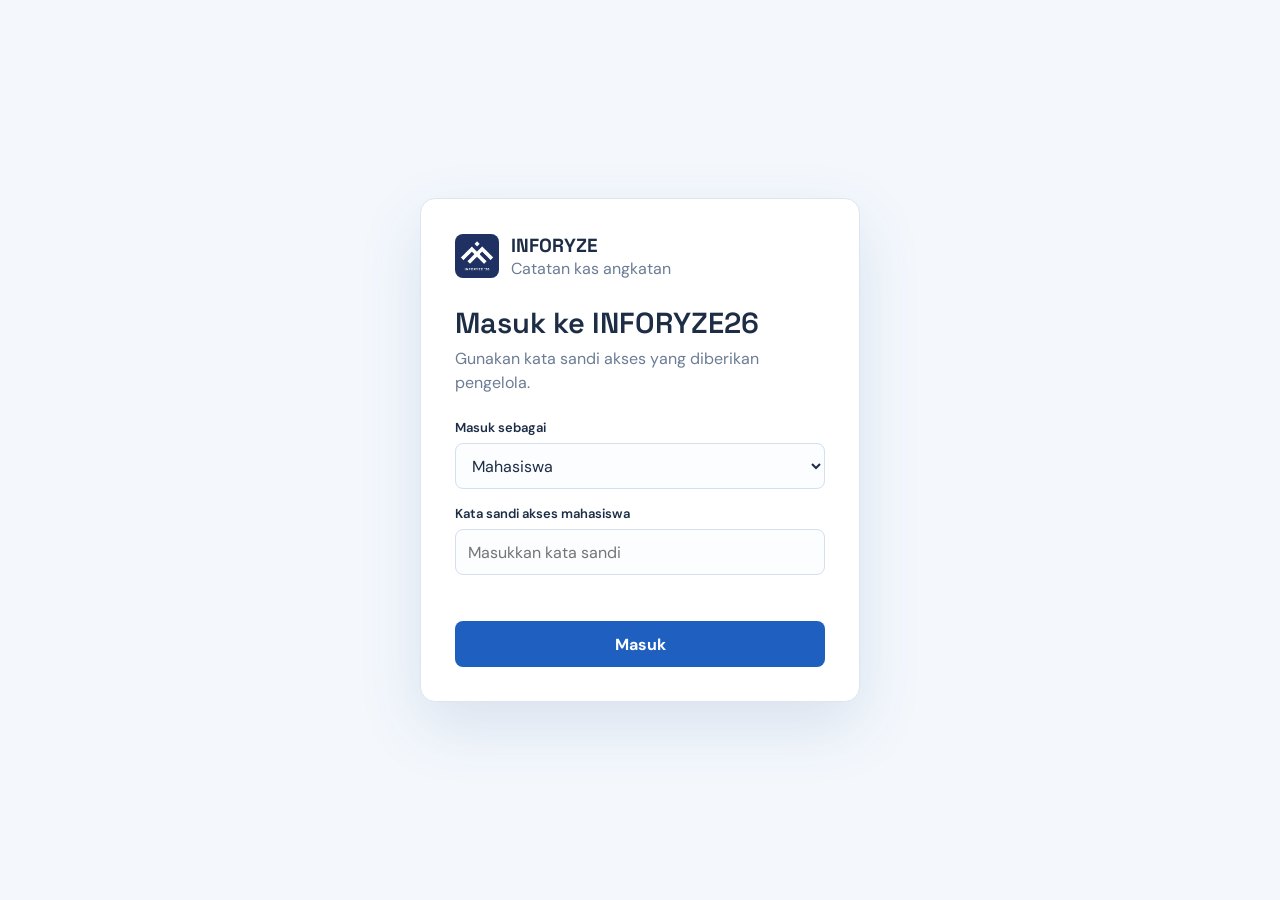
==== login.html @ c78c0903 "Prepare app for Render deployment Co-authored-by: Copilot <223556219+Copilot@users.noreply.github.co" ====
<!doctype html>
<html lang="id">
<head>
  <meta charset="utf-8">
  <meta name="viewport" content="width=device-width, initial-scale=1">
  <meta name="theme-color" content="#1f5fbf">
  <title>Masuk - INFORYZE26</title>
  <link rel="preconnect" href="https://fonts.googleapis.com">
  <link rel="preconnect" href="https://fonts.gstatic.com" crossorigin>
  <link href="https://fonts.googleapis.com/css2?family=DM+Sans:wght@400;500;600;700&family=Space+Grotesk:wght@500;600;700&display=swap" rel="stylesheet">
  <style>
    :root { color-scheme: light; font-family: "DM Sans", sans-serif; color: #1d2d45; background: #f4f8fd; }
    * { box-sizing: border-box; }
    body { min-height: 100vh; margin: 0; display: grid; place-items: center; padding: 24px; }
    .panel { width: min(440px, 100%); padding: 34px; background: #fff; border: 1px solid #dce6f2; border-radius: 15px; box-shadow: 0 24px 64px rgba(35, 76, 130, .13); }
    .brand { display: flex; align-items: center; gap: 12px; }
    .brand img { width: 44px; height: 44px; object-fit: cover; border-radius: 8px; }
    .brand-name { font: 700 19px "Space Grotesk", sans-serif; }
    .brand-caption, .copy { color: #6b7c94; }
    h1 { margin: 27px 0 8px; font: 600 29px/1.15 "Space Grotesk", sans-serif; }
    .copy { margin: 0 0 24px; line-height: 1.5; }
    label { display: block; margin: 0 0 7px; font-size: 13px; font-weight: 600; }
    select, input, button { width: 100%; min-height: 46px; border-radius: 8px; font: inherit; }
    select, input { margin-bottom: 16px; padding: 0 12px; color: #1d2d45; border: 1px solid #d4e0ee; background: #fbfdff; }
    button { border: 0; background: #1f5fbf; color: #fff; font-weight: 700; cursor: pointer; }
    button:disabled { opacity: .65; cursor: wait; }
    .error { min-height: 20px; margin: 0 0 10px; color: #a64d40; font-size: 13px; }
  </style>
</head>
<body>
  <main class="panel">
    <div class="brand">
      <img src="/inforyze.jpg" alt="">
      <div><div class="brand-name">INFORYZE</div><div class="brand-caption">Catatan kas angkatan</div></div>
    </div>
    <h1>Masuk ke INFORYZE26</h1>
    <p class="copy">Gunakan kata sandi akses yang diberikan pengelola.</p>
    <form id="login-form">
      <label for="role">Masuk sebagai</label>
      <select id="role" required>
        <option value="mahasiswa">Mahasiswa</option>
        <option value="pengelola">Pengelola</option>
      </select>
      <label for="password" id="password-label">Kata sandi akses mahasiswa</label>
      <input id="password" type="password" autocomplete="current-password" placeholder="Masukkan kata sandi" required>
      <p class="error" id="error" role="alert" aria-live="polite"></p>
      <button type="submit">Masuk</button>
    </form>
  </main>
  <script>
    const roleInput = document.querySelector("#role");
    const passwordInput = document.querySelector("#password");
    const submitButton = document.querySelector("button");
    const errorMessage = document.querySelector("#error");
    roleInput.addEventListener("change", () => {
      document.querySelector("#password-label").textContent = roleInput.value === "pengelola"
        ? "Password pengelola"
        : "Kata sandi akses mahasiswa";
      errorMessage.textContent = "";
    });
    const queryError = new URLSearchParams(location.search).get("error");
    if (queryError) errorMessage.textContent = queryError;
    document.querySelector("#login-form").addEventListener("submit", async (event) => {
      event.preventDefault();
      submitButton.disabled = true;
      errorMessage.textContent = "";
      try {
        const response = await fetch("/api/login", {
          method: "POST",
          headers: { "Content-Type": "application/json" },
          body: JSON.stringify({ role: roleInput.value, password: passwordInput.value })
        });
        const payload = await response.json();
        if (!response.ok) throw new Error(payload.error || "Login gagal.");
        location.replace("/");
      } catch (error) {
        errorMessage.textContent = error.message || "Tidak dapat menghubungi server.";
        passwordInput.focus();
        submitButton.disabled = false;
      }
    });
  </script>
</body>
</html>
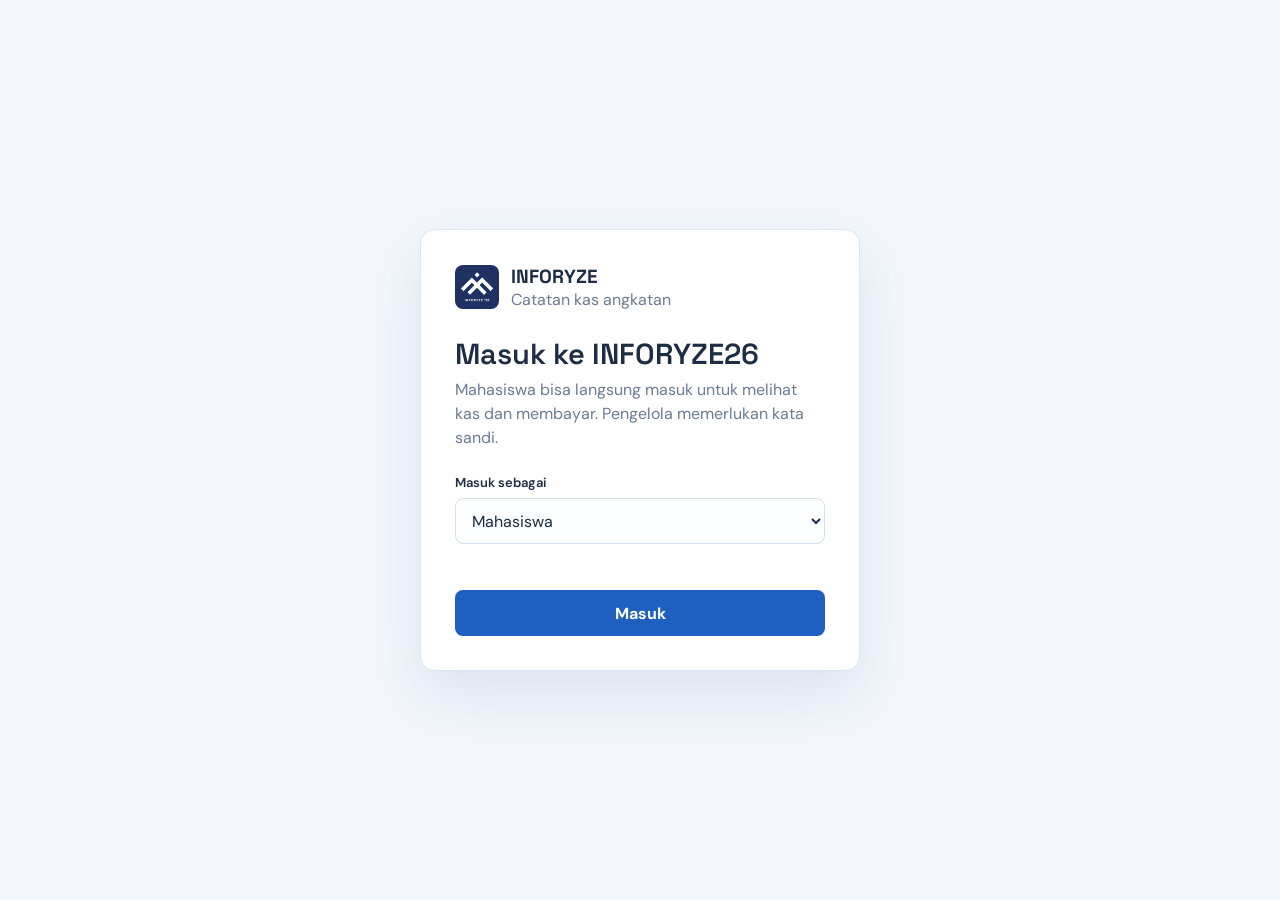
==== commit 67e4b74e: "commit" ====
--- a/login.html
+++ b/login.html
@@ -34,15 +34,17 @@
       <div><div class="brand-name">INFORYZE</div><div class="brand-caption">Catatan kas angkatan</div></div>
     </div>
     <h1>Masuk ke INFORYZE26</h1>
-    <p class="copy">Gunakan kata sandi akses yang diberikan pengelola.</p>
+    <p class="copy">Mahasiswa bisa langsung masuk untuk melihat kas dan membayar. Pengelola memerlukan kata sandi.</p>
     <form id="login-form">
       <label for="role">Masuk sebagai</label>
       <select id="role" required>
         <option value="mahasiswa">Mahasiswa</option>
         <option value="pengelola">Pengelola</option>
       </select>
-      <label for="password" id="password-label">Kata sandi akses mahasiswa</label>
-      <input id="password" type="password" autocomplete="current-password" placeholder="Masukkan kata sandi" required>
+      <div id="password-field" hidden>
+        <label for="password">Password pengelola</label>
+        <input id="password" type="password" autocomplete="current-password" placeholder="Masukkan kata sandi pengelola">
+      </div>
       <p class="error" id="error" role="alert" aria-live="polite"></p>
       <button type="submit">Masuk</button>
     </form>
@@ -50,16 +52,27 @@
   <script>
     const roleInput = document.querySelector("#role");
     const passwordInput = document.querySelector("#password");
+    const passwordField = document.querySelector("#password-field");
     const submitButton = document.querySelector("button");
     const errorMessage = document.querySelector("#error");
+    const updatePasswordField = () => {
+      const managerLogin = roleInput.value === "pengelola";
+      passwordField.hidden = !managerLogin;
+      passwordInput.required = managerLogin;
+      passwordInput.value = "";
+    };
     roleInput.addEventListener("change", () => {
-      document.querySelector("#password-label").textContent = roleInput.value === "pengelola"
-        ? "Password pengelola"
-        : "Kata sandi akses mahasiswa";
+      updatePasswordField();
       errorMessage.textContent = "";
     });
+    updatePasswordField();
     const queryError = new URLSearchParams(location.search).get("error");
-    if (queryError) errorMessage.textContent = queryError;
+    const outdatedStudentLoginMessage = "Server masih memakai versi lama. Mulai ulang atau deploy ulang server agar mahasiswa bisa masuk tanpa kata sandi.";
+    if (queryError) {
+      errorMessage.textContent = roleInput.value === "mahasiswa" && queryError === "Password tidak sesuai."
+        ? outdatedStudentLoginMessage
+        : queryError;
+    }
     document.querySelector("#login-form").addEventListener("submit", async (event) => {
       event.preventDefault();
       submitButton.disabled = true;
@@ -68,14 +81,23 @@
         const response = await fetch("/api/login", {
           method: "POST",
           headers: { "Content-Type": "application/json" },
-          body: JSON.stringify({ role: roleInput.value, password: passwordInput.value })
+          body: JSON.stringify({
+            role: roleInput.value,
+            ...(roleInput.value === "pengelola" ? { password: passwordInput.value } : {})
+          })
         });
         const payload = await response.json();
-        if (!response.ok) throw new Error(payload.error || "Login gagal.");
+        if (!response.ok) {
+          const message = roleInput.value === "mahasiswa" && response.status === 401
+            ? outdatedStudentLoginMessage
+            : payload.error || "Login gagal.";
+          throw new Error(message);
+        }
         location.replace("/");
       } catch (error) {
         errorMessage.textContent = error.message || "Tidak dapat menghubungi server.";
-        passwordInput.focus();
+        if (roleInput.value === "pengelola") passwordInput.focus();
+        else roleInput.focus();
         submitButton.disabled = false;
       }
     });
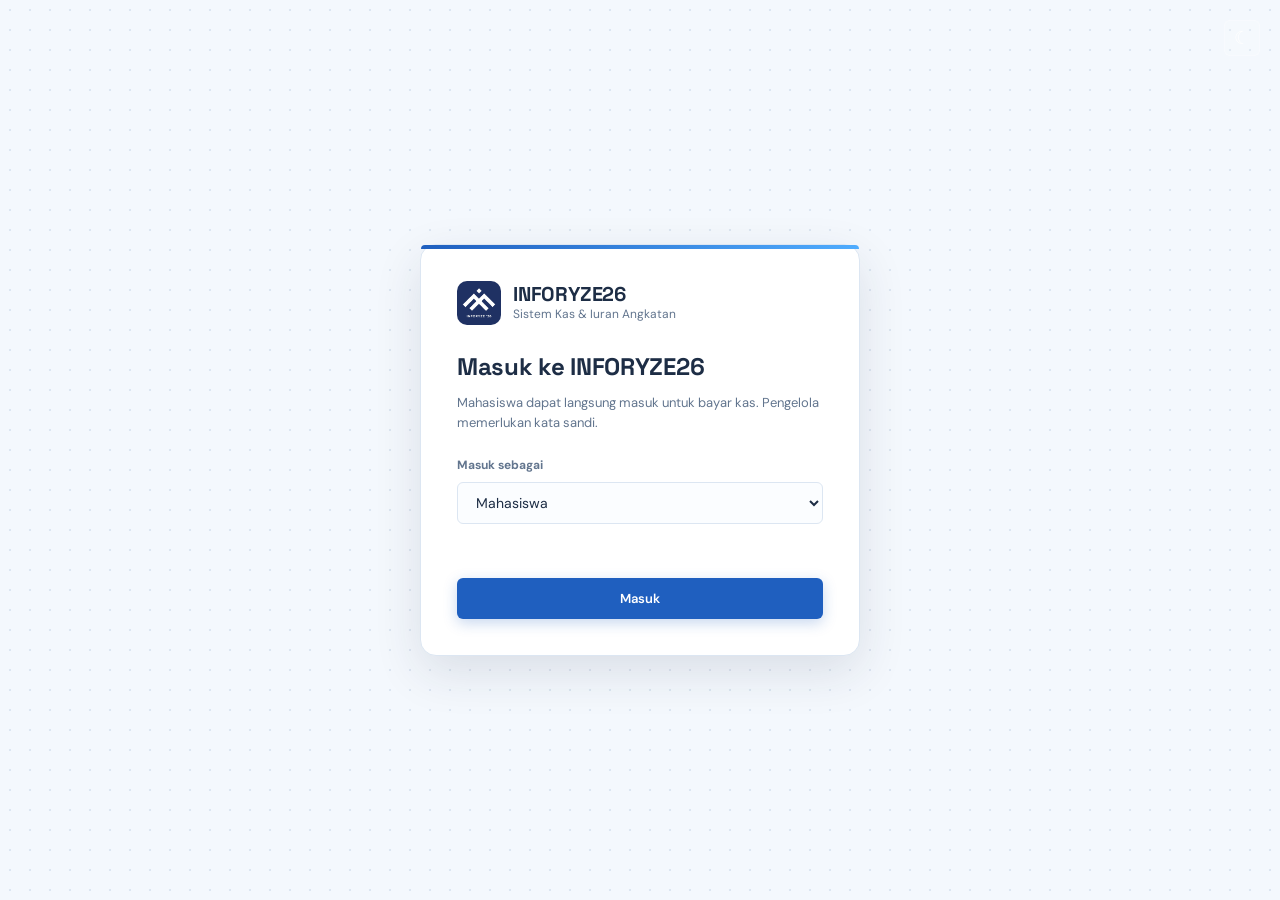
==== commit 939de0a7: "commit" ====
--- a/login.html
+++ b/login.html
@@ -8,99 +8,52 @@
   <link rel="preconnect" href="https://fonts.googleapis.com">
   <link rel="preconnect" href="https://fonts.gstatic.com" crossorigin>
   <link href="https://fonts.googleapis.com/css2?family=DM+Sans:wght@400;500;600;700&family=Space+Grotesk:wght@500;600;700&display=swap" rel="stylesheet">
-  <style>
-    :root { color-scheme: light; font-family: "DM Sans", sans-serif; color: #1d2d45; background: #f4f8fd; }
-    * { box-sizing: border-box; }
-    body { min-height: 100vh; margin: 0; display: grid; place-items: center; padding: 24px; }
-    .panel { width: min(440px, 100%); padding: 34px; background: #fff; border: 1px solid #dce6f2; border-radius: 15px; box-shadow: 0 24px 64px rgba(35, 76, 130, .13); }
-    .brand { display: flex; align-items: center; gap: 12px; }
-    .brand img { width: 44px; height: 44px; object-fit: cover; border-radius: 8px; }
-    .brand-name { font: 700 19px "Space Grotesk", sans-serif; }
-    .brand-caption, .copy { color: #6b7c94; }
-    h1 { margin: 27px 0 8px; font: 600 29px/1.15 "Space Grotesk", sans-serif; }
-    .copy { margin: 0 0 24px; line-height: 1.5; }
-    label { display: block; margin: 0 0 7px; font-size: 13px; font-weight: 600; }
-    select, input, button { width: 100%; min-height: 46px; border-radius: 8px; font: inherit; }
-    select, input { margin-bottom: 16px; padding: 0 12px; color: #1d2d45; border: 1px solid #d4e0ee; background: #fbfdff; }
-    button { border: 0; background: #1f5fbf; color: #fff; font-weight: 700; cursor: pointer; }
-    button:disabled { opacity: .65; cursor: wait; }
-    .error { min-height: 20px; margin: 0 0 10px; color: #a64d40; font-size: 13px; }
-  </style>
+  <link rel="stylesheet" href="/static/css/style.css">
+  <script>
+    try {
+      document.documentElement.dataset.theme = localStorage.getItem("kaskita-theme") === "dark" ? "dark" : "light";
+    } catch (e) {}
+  </script>
 </head>
-<body>
-  <main class="panel">
-    <div class="brand">
-      <img src="/inforyze.jpg" alt="">
-      <div><div class="brand-name">INFORYZE</div><div class="brand-caption">Catatan kas angkatan</div></div>
+<body class="login-body">
+  <div style="position: absolute; top: 20px; right: 20px;">
+    <button class="theme-toggle" type="button" data-theme-toggle aria-label="Ganti mode tema">☾</button>
+  </div>
+
+  <main class="login-card">
+    <div class="login-brand">
+      <img src="/inforyze.jpg" alt="Logo INFORYZE">
+      <div>
+        <div class="brand-name" style="color: var(--text-main);">INFORYZE26</div>
+        <div class="brand-caption" style="color: var(--text-muted);">Sistem Kas & Iuran Angkatan</div>
+      </div>
     </div>
-    <h1>Masuk ke INFORYZE26</h1>
-    <p class="copy">Mahasiswa bisa langsung masuk untuk melihat kas dan membayar. Pengelola memerlukan kata sandi.</p>
+
+    <h1 class="login-title">Masuk ke INFORYZE26</h1>
+    <p class="login-copy">Mahasiswa dapat langsung masuk untuk bayar kas. Pengelola memerlukan kata sandi.</p>
+
     <form id="login-form">
-      <label for="role">Masuk sebagai</label>
-      <select id="role" required>
-        <option value="mahasiswa">Mahasiswa</option>
-        <option value="pengelola">Pengelola</option>
-      </select>
-      <div id="password-field" hidden>
-        <label for="password">Password pengelola</label>
-        <input id="password" type="password" autocomplete="current-password" placeholder="Masukkan kata sandi pengelola">
+      <div class="field-group">
+        <label class="field-label" for="role">Masuk sebagai</label>
+        <select class="input-text" id="role" required>
+          <option value="mahasiswa">Mahasiswa</option>
+          <option value="pengelola">Pengelola / Pengurus</option>
+        </select>
       </div>
-      <p class="error" id="error" role="alert" aria-live="polite"></p>
-      <button type="submit">Masuk</button>
+
+      <div class="field-group" id="password-field" hidden>
+        <label class="field-label" for="password">Password Pengelola</label>
+        <input class="input-text" id="password" type="password" autocomplete="current-password" placeholder="Masukkan kata sandi pengelola">
+      </div>
+
+      <p class="login-error" id="error-message" role="alert" aria-live="polite"></p>
+
+      <button class="button button-primary" id="submit-btn" type="submit" style="width: 100%; padding: 12px;">
+        Masuk
+      </button>
     </form>
   </main>
-  <script>
-    const roleInput = document.querySelector("#role");
-    const passwordInput = document.querySelector("#password");
-    const passwordField = document.querySelector("#password-field");
-    const submitButton = document.querySelector("button");
-    const errorMessage = document.querySelector("#error");
-    const updatePasswordField = () => {
-      const managerLogin = roleInput.value === "pengelola";
-      passwordField.hidden = !managerLogin;
-      passwordInput.required = managerLogin;
-      passwordInput.value = "";
-    };
-    roleInput.addEventListener("change", () => {
-      updatePasswordField();
-      errorMessage.textContent = "";
-    });
-    updatePasswordField();
-    const queryError = new URLSearchParams(location.search).get("error");
-    const outdatedStudentLoginMessage = "Server masih memakai versi lama. Mulai ulang atau deploy ulang server agar mahasiswa bisa masuk tanpa kata sandi.";
-    if (queryError) {
-      errorMessage.textContent = roleInput.value === "mahasiswa" && queryError === "Password tidak sesuai."
-        ? outdatedStudentLoginMessage
-        : queryError;
-    }
-    document.querySelector("#login-form").addEventListener("submit", async (event) => {
-      event.preventDefault();
-      submitButton.disabled = true;
-      errorMessage.textContent = "";
-      try {
-        const response = await fetch("/api/login", {
-          method: "POST",
-          headers: { "Content-Type": "application/json" },
-          body: JSON.stringify({
-            role: roleInput.value,
-            ...(roleInput.value === "pengelola" ? { password: passwordInput.value } : {})
-          })
-        });
-        const payload = await response.json();
-        if (!response.ok) {
-          const message = roleInput.value === "mahasiswa" && response.status === 401
-            ? outdatedStudentLoginMessage
-            : payload.error || "Login gagal.";
-          throw new Error(message);
-        }
-        location.replace("/");
-      } catch (error) {
-        errorMessage.textContent = error.message || "Tidak dapat menghubungi server.";
-        if (roleInput.value === "pengelola") passwordInput.focus();
-        else roleInput.focus();
-        submitButton.disabled = false;
-      }
-    });
-  </script>
+
+  <script src="/static/js/login.js"></script>
 </body>
 </html>
--- a/static/css/style.css
+++ b/static/css/style.css
@@ -0,0 +1,1336 @@
+/* INFORYZE26 - Modern Treasury & Cash Management System */
+:root {
+  color-scheme: light;
+  --font-body: "DM Sans", -apple-system, BlinkMacSystemFont, "Segoe UI", Roboto, sans-serif;
+  --font-display: "Space Grotesk", sans-serif;
+
+  /* Color Palette - Light */
+  --bg-page: #f4f8fd;
+  --bg-surface: #ffffff;
+  --bg-surface-elevated: #ffffff;
+  --bg-surface-subtle: #f8fbff;
+  --bg-input: #fbfdff;
+  --bg-hover: #edf4fe;
+
+  --border: #dce6f2;
+  --border-focus: #4b8de8;
+
+  --text-main: #1d2d45;
+  --text-muted: #62758e;
+  --text-subtle: #899ab0;
+  --text-inverted: #ffffff;
+
+  --primary: #1f5fbf;
+  --primary-hover: #174b96;
+  --primary-light: #e8f2ff;
+  --primary-border: #bfd8fa;
+
+  --success: #208343;
+  --success-bg: #e6f6ec;
+  --success-border: #bce6cd;
+
+  --warning: #ad6d14;
+  --warning-bg: #fff6e5;
+  --warning-border: #f7dfb0;
+
+  --danger: #b23b2b;
+  --danger-bg: #fdf0ed;
+  --danger-border: #f6c8c1;
+
+  --shadow-sm: 0 2px 6px rgba(29, 45, 69, 0.04);
+  --shadow-md: 0 8px 24px rgba(29, 45, 69, 0.08);
+  --shadow-lg: 0 16px 48px rgba(29, 45, 69, 0.12);
+
+  --radius-sm: 6px;
+  --radius-md: 10px;
+  --radius-lg: 16px;
+  --radius-full: 9999px;
+  --transition: all 0.2s cubic-bezier(0.16, 1, 0.3, 1);
+}
+
+html[data-theme="dark"] {
+  color-scheme: dark;
+
+  /* Color Palette - Dark */
+  --bg-page: #0e1622;
+  --bg-surface: #162233;
+  --bg-surface-elevated: #1c2b40;
+  --bg-surface-subtle: #121c2b;
+  --bg-input: #111a28;
+  --bg-hover: #22344c;
+
+  --border: #283a52;
+  --border-focus: #5f9cf0;
+
+  --text-main: #e8f0fb;
+  --text-muted: #9ab0cb;
+  --text-subtle: #6c829e;
+  --text-inverted: #0e1622;
+
+  --primary: #347cd9;
+  --primary-hover: #488be3;
+  --primary-light: #183152;
+  --primary-border: #2a5286;
+
+  --success: #3ec46f;
+  --success-bg: #11311f;
+  --success-border: #1a5634;
+
+  --warning: #f1af4b;
+  --warning-bg: #38290f;
+  --warning-border: #634a1d;
+
+  --danger: #f16958;
+  --danger-bg: #361714;
+  --danger-border: #662721;
+
+  --shadow-sm: 0 2px 8px rgba(0, 0, 0, 0.25);
+  --shadow-md: 0 8px 28px rgba(0, 0, 0, 0.35);
+  --shadow-lg: 0 20px 54px rgba(0, 0, 0, 0.45);
+}
+
+* {
+  box-sizing: border-box;
+  margin: 0;
+  padding: 0;
+}
+
+body {
+  margin: 0;
+  background-color: var(--bg-page);
+  background-image: radial-gradient(var(--border) 0.8px, transparent 0.8px);
+  background-size: 20px 20px;
+  color: var(--text-main);
+  font-family: var(--font-body);
+  font-size: 14px;
+  line-height: 1.5;
+  -webkit-font-smoothing: antialiased;
+}
+
+button, input, select, textarea {
+  font-family: inherit;
+  font-size: inherit;
+}
+
+button {
+  cursor: pointer;
+  border: 0;
+}
+
+a {
+  color: var(--primary);
+  text-decoration: none;
+}
+
+[hidden] {
+  display: none !important;
+}
+
+/* ============================================================
+   TOPBAR & NAVIGATION
+   ============================================================ */
+.topbar {
+  background: var(--primary);
+  color: #fff;
+  padding: 16px max(24px, calc((100vw - 1280px) / 2));
+  position: sticky;
+  top: 0;
+  z-index: 100;
+  box-shadow: 0 4px 20px rgba(0, 0, 0, 0.1);
+}
+
+.topbar-inner {
+  display: flex;
+  align-items: center;
+  justify-content: space-between;
+  gap: 16px;
+  position: relative;
+}
+
+.brand {
+  display: flex;
+  align-items: center;
+  gap: 12px;
+  text-decoration: none;
+  color: #fff;
+}
+
+.brand-mark {
+  width: 40px;
+  height: 40px;
+  border-radius: var(--radius-md);
+  object-fit: cover;
+  box-shadow: 0 2px 8px rgba(0, 0, 0, 0.2);
+}
+
+.brand-name {
+  font-family: var(--font-display);
+  font-weight: 700;
+  font-size: 20px;
+  letter-spacing: -0.2px;
+  line-height: 1.1;
+}
+
+.brand-caption {
+  font-size: 12px;
+  color: rgba(255, 255, 255, 0.75);
+}
+
+.top-nav {
+  display: flex;
+  align-items: center;
+  gap: 6px;
+  margin-left: auto;
+  margin-right: 18px;
+}
+
+.nav-button {
+  padding: 8px 14px;
+  border-radius: var(--radius-sm);
+  background: transparent;
+  color: rgba(255, 255, 255, 0.8);
+  font-weight: 600;
+  font-size: 13px;
+  transition: var(--transition);
+}
+
+.nav-button:hover {
+  background: rgba(255, 255, 255, 0.15);
+  color: #fff;
+}
+
+.nav-button.active {
+  background: rgba(255, 255, 255, 0.25);
+  color: #fff;
+  box-shadow: inset 0 1px 0 rgba(255, 255, 255, 0.3);
+}
+
+.top-actions {
+  display: flex;
+  align-items: center;
+  gap: 10px;
+}
+
+.role-badge {
+  padding: 4px 10px;
+  border-radius: var(--radius-full);
+  background: rgba(255, 255, 255, 0.18);
+  color: #fff;
+  font-size: 11px;
+  font-weight: 700;
+  text-transform: uppercase;
+  letter-spacing: 0.5px;
+}
+
+.select-wrap {
+  display: flex;
+  flex-direction: column;
+  gap: 3px;
+}
+
+.select-wrap label {
+  font-size: 10px;
+  font-weight: 700;
+  text-transform: uppercase;
+  color: rgba(255, 255, 255, 0.75);
+  letter-spacing: 0.3px;
+}
+
+.select-wrap select {
+  min-width: 135px;
+  padding: 6px 10px;
+  border-radius: var(--radius-sm);
+  border: 1px solid rgba(255, 255, 255, 0.3);
+  background: rgba(0, 0, 0, 0.2);
+  color: #fff;
+  outline: none;
+  font-weight: 600;
+  font-size: 13px;
+  transition: var(--transition);
+}
+
+.select-wrap select:focus {
+  border-color: #fff;
+  background: rgba(0, 0, 0, 0.35);
+}
+
+.select-wrap select option {
+  background: var(--bg-surface);
+  color: var(--text-main);
+}
+
+/* Base Buttons */
+.button {
+  display: inline-flex;
+  align-items: center;
+  justify-content: center;
+  gap: 8px;
+  padding: 8px 16px;
+  border-radius: var(--radius-sm);
+  font-weight: 600;
+  font-size: 13px;
+  transition: var(--transition);
+  outline: none;
+}
+
+.button:hover {
+  transform: translateY(-1px);
+}
+
+.button:active {
+  transform: translateY(0);
+}
+
+.button-primary {
+  background: var(--primary);
+  color: #fff;
+  box-shadow: 0 4px 14px rgba(31, 95, 191, 0.25);
+}
+
+.button-primary:hover {
+  background: var(--primary-hover);
+}
+
+.button-light {
+  background: var(--bg-surface);
+  border: 1px solid var(--border);
+  color: var(--text-main);
+}
+
+.button-light:hover {
+  background: var(--bg-hover);
+  border-color: var(--border-focus);
+}
+
+.button-small {
+  padding: 6px 12px;
+  font-size: 12px;
+}
+
+.logout-button {
+  background: rgba(255, 255, 255, 0.16);
+  border: 1px solid rgba(255, 255, 255, 0.25);
+  color: #fff;
+}
+
+.logout-button:hover {
+  background: rgba(255, 255, 255, 0.28);
+}
+
+.theme-toggle {
+  width: 36px;
+  height: 36px;
+  padding: 0;
+  display: grid;
+  place-items: center;
+  font-size: 18px;
+  background: rgba(255, 255, 255, 0.16);
+  border: 1px solid rgba(255, 255, 255, 0.25);
+  color: #fff;
+  border-radius: var(--radius-sm);
+}
+
+.theme-toggle:hover {
+  background: rgba(255, 255, 255, 0.28);
+}
+
+/* ============================================================
+   PAGE LAYOUT
+   ============================================================ */
+.page {
+  max-width: 1280px;
+  margin: 0 auto;
+  padding: 32px 24px 64px;
+}
+
+.view-section {
+  animation: fadeIn 0.25s ease both;
+}
+
+@keyframes fadeIn {
+  from { opacity: 0; transform: translateY(6px); }
+  to { opacity: 1; transform: translateY(0); }
+}
+
+.welcome-row {
+  display: flex;
+  justify-content: space-between;
+  align-items: flex-end;
+  gap: 20px;
+  margin-bottom: 24px;
+}
+
+.eyebrow {
+  color: var(--primary);
+  font-size: 11px;
+  font-weight: 700;
+  letter-spacing: 1px;
+  text-transform: uppercase;
+  margin-bottom: 4px;
+}
+
+h1 {
+  font-family: var(--font-display);
+  font-size: 28px;
+  font-weight: 700;
+  color: var(--text-main);
+  letter-spacing: -0.3px;
+}
+
+h2 {
+  font-family: var(--font-display);
+  font-size: 18px;
+  font-weight: 700;
+  color: var(--text-main);
+}
+
+.welcome-copy {
+  color: var(--text-muted);
+  font-size: 13px;
+  margin-top: 4px;
+}
+
+.dues-control {
+  display: flex;
+  align-items: center;
+  gap: 10px;
+  background: var(--bg-surface);
+  padding: 8px 14px;
+  border-radius: var(--radius-md);
+  border: 1px solid var(--border);
+  box-shadow: var(--shadow-sm);
+}
+
+.dues-control label {
+  color: var(--text-muted);
+  font-size: 12px;
+  font-weight: 600;
+}
+
+.dues-input-wrap {
+  position: relative;
+  display: flex;
+  align-items: center;
+}
+
+.dues-input-wrap span {
+  position: absolute;
+  left: 10px;
+  color: var(--text-subtle);
+  font-weight: 600;
+}
+
+.dues-input {
+  width: 120px;
+  padding: 6px 10px 6px 32px;
+  border-radius: var(--radius-sm);
+  border: 1px solid var(--border);
+  background: var(--bg-input);
+  color: var(--text-main);
+  font-weight: 700;
+  outline: none;
+}
+
+.dues-input:focus {
+  border-color: var(--border-focus);
+}
+
+/* ============================================================
+   METRICS & VISUALIZATIONS
+   ============================================================ */
+.metrics {
+  display: grid;
+  grid-template-columns: repeat(auto-fit, minmax(240px, 1fr));
+  gap: 16px;
+  margin-bottom: 28px;
+}
+
+.metric-card {
+  background: var(--bg-surface);
+  border: 1px solid var(--border);
+  border-radius: var(--radius-lg);
+  padding: 22px;
+  box-shadow: var(--shadow-sm);
+  position: relative;
+  overflow: hidden;
+  display: flex;
+  flex-direction: column;
+  justify-content: space-between;
+  transition: var(--transition);
+}
+
+.metric-card:hover {
+  border-color: var(--primary-border);
+  box-shadow: var(--shadow-md);
+}
+
+.metric-card.accent {
+  background: linear-gradient(135deg, var(--primary) 0%, #174b96 100%);
+  color: #fff;
+  border-color: transparent;
+}
+
+.metric-card.accent .metric-label,
+.metric-card.accent .metric-note {
+  color: rgba(255, 255, 255, 0.8);
+}
+
+.metric-card.accent .metric-note strong {
+  color: #8ce1ff;
+}
+
+.metric-label {
+  font-size: 12px;
+  font-weight: 600;
+  color: var(--text-muted);
+}
+
+.metric-value {
+  font-family: var(--font-display);
+  font-size: 28px;
+  font-weight: 700;
+  letter-spacing: -0.5px;
+  margin: 10px 0 6px;
+}
+
+.metric-note {
+  font-size: 12px;
+  color: var(--text-muted);
+  display: flex;
+  align-items: center;
+  gap: 6px;
+}
+
+.metric-note strong {
+  color: var(--primary);
+  font-weight: 700;
+}
+
+/* Dynamic Visual Progress */
+.progress-bar-wrap {
+  width: 100%;
+  height: 6px;
+  background: var(--border);
+  border-radius: var(--radius-full);
+  margin-top: 14px;
+  overflow: hidden;
+}
+
+.progress-bar-fill {
+  height: 100%;
+  background: var(--primary);
+  border-radius: var(--radius-full);
+  transition: width 0.4s ease;
+}
+
+.metric-card.accent .progress-bar-wrap {
+  background: rgba(255, 255, 255, 0.2);
+}
+
+.metric-card.accent .progress-bar-fill {
+  background: #8ce1ff;
+}
+
+/* Interactive Visual Canvas / SVG Container */
+.interactive-viz-box {
+  background: var(--bg-surface);
+  border: 1px solid var(--border);
+  border-radius: var(--radius-lg);
+  padding: 22px;
+  box-shadow: var(--shadow-sm);
+  margin-bottom: 28px;
+}
+
+.viz-head {
+  display: flex;
+  justify-content: space-between;
+  align-items: center;
+  margin-bottom: 16px;
+}
+
+.viz-title {
+  font-family: var(--font-display);
+  font-size: 16px;
+  font-weight: 700;
+}
+
+.viz-caption {
+  font-size: 12px;
+  color: var(--text-muted);
+}
+
+/* Class Comparison Bar Chart */
+.chart-container {
+  width: 100%;
+  min-height: 160px;
+  display: flex;
+  flex-direction: column;
+  gap: 12px;
+}
+
+.class-bar-row {
+  display: grid;
+  grid-template-columns: 80px 1fr 140px;
+  align-items: center;
+  gap: 14px;
+  cursor: pointer;
+  padding: 6px 10px;
+  border-radius: var(--radius-sm);
+  transition: var(--transition);
+}
+
+.class-bar-row:hover {
+  background: var(--bg-hover);
+}
+
+.class-bar-row.active {
+  background: var(--primary-light);
+}
+
+.class-bar-name {
+  font-weight: 700;
+  font-size: 13px;
+}
+
+.class-bar-track {
+  width: 100%;
+  height: 16px;
+  background: var(--border);
+  border-radius: var(--radius-full);
+  overflow: hidden;
+  position: relative;
+}
+
+.class-bar-fill {
+  height: 100%;
+  background: linear-gradient(90deg, var(--primary) 0%, #4facfe 100%);
+  border-radius: var(--radius-full);
+  transition: width 0.5s cubic-bezier(0.16, 1, 0.3, 1);
+}
+
+.class-bar-stats {
+  font-size: 12px;
+  text-align: right;
+  font-weight: 600;
+  color: var(--text-muted);
+}
+
+.class-bar-stats strong {
+  color: var(--text-main);
+}
+
+/* Cashflow distribution visual bar */
+.cashflow-bar-track {
+  display: flex;
+  width: 100%;
+  height: 24px;
+  border-radius: var(--radius-md);
+  overflow: hidden;
+  background: var(--border);
+  margin: 12px 0 16px;
+}
+
+.cashflow-bar-segment {
+  height: 100%;
+  transition: width 0.4s ease;
+}
+
+.cashflow-bar-segment.income {
+  background: var(--success);
+}
+
+.cashflow-bar-segment.expense {
+  background: var(--danger);
+}
+
+.cashflow-legend {
+  display: flex;
+  gap: 20px;
+  font-size: 12px;
+  font-weight: 600;
+  color: var(--text-muted);
+}
+
+.legend-item {
+  display: flex;
+  align-items: center;
+  gap: 6px;
+}
+
+.legend-dot {
+  width: 10px;
+  height: 10px;
+  border-radius: 50%;
+}
+
+/* ============================================================
+   TOOLBAR & FILTER CONTROLS
+   ============================================================ */
+.section-head {
+  display: flex;
+  align-items: center;
+  justify-content: space-between;
+  gap: 16px;
+  margin-bottom: 16px;
+  flex-wrap: wrap;
+}
+
+.section-title {
+  display: flex;
+  align-items: baseline;
+  gap: 8px;
+}
+
+.count-badge {
+  font-size: 12px;
+  color: var(--text-muted);
+  font-weight: 500;
+}
+
+.toolbar {
+  display: flex;
+  align-items: center;
+  gap: 10px;
+  flex-wrap: wrap;
+}
+
+.search-box {
+  position: relative;
+  display: flex;
+  align-items: center;
+}
+
+.search-icon {
+  position: absolute;
+  left: 12px;
+  color: var(--text-subtle);
+  pointer-events: none;
+  font-size: 13px;
+}
+
+.search-input {
+  width: 220px;
+  padding: 8px 12px 8px 34px;
+  border-radius: var(--radius-sm);
+  border: 1px solid var(--border);
+  background: var(--bg-surface);
+  color: var(--text-main);
+  outline: none;
+  transition: var(--transition);
+}
+
+.search-input:focus {
+  border-color: var(--border-focus);
+  box-shadow: 0 0 0 3px rgba(31, 95, 191, 0.12);
+}
+
+.filter-select {
+  padding: 8px 12px;
+  border-radius: var(--radius-sm);
+  border: 1px solid var(--border);
+  background: var(--bg-surface);
+  color: var(--text-main);
+  outline: none;
+}
+
+/* ============================================================
+   DATA TABLES
+   ============================================================ */
+.table-card {
+  background: var(--bg-surface);
+  border: 1px solid var(--border);
+  border-radius: var(--radius-lg);
+  box-shadow: var(--shadow-sm);
+  overflow: hidden;
+}
+
+.table-scroll {
+  overflow-x: auto;
+}
+
+table {
+  width: 100%;
+  border-collapse: collapse;
+  text-align: left;
+}
+
+thead {
+  background: var(--bg-surface-subtle);
+  border-bottom: 1px solid var(--border);
+}
+
+th {
+  padding: 12px 18px;
+  font-size: 11px;
+  font-weight: 700;
+  text-transform: uppercase;
+  letter-spacing: 0.5px;
+  color: var(--text-muted);
+}
+
+td {
+  padding: 14px 18px;
+  border-top: 1px solid var(--border);
+  vertical-align: middle;
+}
+
+tbody tr {
+  transition: background 0.15s ease;
+}
+
+tbody tr:hover {
+  background: var(--bg-hover);
+}
+
+.student-info {
+  display: flex;
+  align-items: center;
+  gap: 12px;
+}
+
+.avatar {
+  width: 36px;
+  height: 36px;
+  border-radius: var(--radius-md);
+  display: grid;
+  place-items: center;
+  font-weight: 700;
+  font-size: 13px;
+  color: #fff;
+  flex-shrink: 0;
+  text-shadow: 0 1px 2px rgba(0, 0, 0, 0.2);
+}
+
+.student-name {
+  font-weight: 700;
+  color: var(--text-main);
+}
+
+.student-sub {
+  font-size: 11px;
+  color: var(--text-muted);
+}
+
+.status-badge {
+  display: inline-flex;
+  align-items: center;
+  gap: 6px;
+  padding: 4px 10px;
+  border-radius: var(--radius-full);
+  font-size: 11px;
+  font-weight: 700;
+  white-space: nowrap;
+}
+
+.status-badge::before {
+  content: "";
+  width: 6px;
+  height: 6px;
+  border-radius: 50%;
+  background: currentColor;
+}
+
+.status-paid {
+  background: var(--success-bg);
+  color: var(--success);
+  border: 1px solid var(--success-border);
+}
+
+.status-partial {
+  background: var(--warning-bg);
+  color: var(--warning);
+  border: 1px solid var(--warning-border);
+}
+
+.status-unpaid {
+  background: var(--danger-bg);
+  color: var(--danger);
+  border: 1px solid var(--danger-border);
+}
+
+.amount-main {
+  font-weight: 700;
+  font-variant-numeric: tabular-nums;
+}
+
+.amount-sub {
+  font-size: 11px;
+  color: var(--text-muted);
+  margin-top: 2px;
+}
+
+.table-foot {
+  display: flex;
+  justify-content: space-between;
+  align-items: center;
+  padding: 12px 18px;
+  border-top: 1px solid var(--border);
+  background: var(--bg-surface-subtle);
+  font-size: 12px;
+  color: var(--text-muted);
+}
+
+.empty-state {
+  padding: 40px 20px;
+  text-align: center;
+  color: var(--text-muted);
+}
+
+.empty-state strong {
+  display: block;
+  font-size: 15px;
+  color: var(--text-main);
+  margin-bottom: 6px;
+}
+
+/* ============================================================
+   TOPUP / ISI KAS VIEW
+   ============================================================ */
+.topup-layout {
+  display: grid;
+  grid-template-columns: minmax(0, 1.4fr) minmax(300px, 0.8fr);
+  gap: 24px;
+  align-items: start;
+}
+
+.topup-card, .checkout-card {
+  background: var(--bg-surface);
+  border: 1px solid var(--border);
+  border-radius: var(--radius-lg);
+  padding: 24px;
+  box-shadow: var(--shadow-sm);
+}
+
+.step-header {
+  display: flex;
+  align-items: center;
+  gap: 10px;
+  margin-bottom: 16px;
+  font-family: var(--font-display);
+  font-size: 16px;
+  font-weight: 700;
+}
+
+.step-num {
+  width: 26px;
+  height: 26px;
+  border-radius: var(--radius-sm);
+  background: var(--primary-light);
+  color: var(--primary);
+  display: grid;
+  place-items: center;
+  font-weight: 700;
+  font-size: 12px;
+}
+
+.field-group {
+  margin-bottom: 22px;
+  position: relative;
+}
+
+.field-label {
+  display: block;
+  font-size: 12px;
+  font-weight: 700;
+  color: var(--text-muted);
+  margin-bottom: 8px;
+}
+
+.input-text {
+  width: 100%;
+  padding: 10px 14px;
+  border-radius: var(--radius-sm);
+  border: 1px solid var(--border);
+  background: var(--bg-input);
+  color: var(--text-main);
+  outline: none;
+  transition: var(--transition);
+}
+
+.input-text:focus {
+  border-color: var(--border-focus);
+  box-shadow: 0 0 0 3px rgba(31, 95, 191, 0.12);
+}
+
+/* Autocomplete suggestion dropdown */
+.autocomplete-dropdown {
+  position: absolute;
+  top: 100%;
+  left: 0;
+  right: 0;
+  background: var(--bg-surface-elevated);
+  border: 1px solid var(--border);
+  border-radius: var(--radius-md);
+  box-shadow: var(--shadow-md);
+  max-height: 200px;
+  overflow-y: auto;
+  z-index: 50;
+  margin-top: 4px;
+}
+
+.autocomplete-item {
+  padding: 10px 14px;
+  display: flex;
+  justify-content: space-between;
+  align-items: center;
+  cursor: pointer;
+  border-bottom: 1px solid var(--border);
+  transition: background 0.15s ease;
+}
+
+.autocomplete-item:last-child {
+  border-bottom: 0;
+}
+
+.autocomplete-item:hover, .autocomplete-item.active {
+  background: var(--bg-hover);
+}
+
+.autocomplete-item strong {
+  color: var(--text-main);
+}
+
+.amount-chips {
+  display: grid;
+  grid-template-columns: repeat(4, 1fr);
+  gap: 10px;
+}
+
+.chip-button {
+  padding: 10px 8px;
+  border-radius: var(--radius-sm);
+  border: 1px solid var(--border);
+  background: var(--bg-surface);
+  color: var(--text-main);
+  font-weight: 700;
+  font-size: 13px;
+  transition: var(--transition);
+}
+
+.chip-button:hover {
+  border-color: var(--primary);
+  background: var(--bg-hover);
+}
+
+.chip-button.selected {
+  border-color: var(--primary);
+  background: var(--primary-light);
+  color: var(--primary);
+}
+
+.custom-amount-box {
+  margin-top: 10px;
+}
+
+.checkout-card h2 {
+  font-size: 18px;
+  margin-bottom: 14px;
+}
+
+.checkout-total-box {
+  padding: 16px 0;
+  border-top: 1px solid var(--border);
+  border-bottom: 1px solid var(--border);
+  margin-bottom: 16px;
+}
+
+.checkout-total-label {
+  font-size: 12px;
+  color: var(--text-muted);
+}
+
+.checkout-total-val {
+  font-family: var(--font-display);
+  font-size: 26px;
+  font-weight: 700;
+  color: var(--text-main);
+  margin-top: 4px;
+}
+
+.summary-item {
+  display: flex;
+  justify-content: space-between;
+  font-size: 12px;
+  color: var(--text-muted);
+  margin-bottom: 10px;
+}
+
+.summary-item strong {
+  color: var(--text-main);
+}
+
+.qris-card {
+  margin-top: 16px;
+  padding: 16px;
+  border: 1px solid var(--border);
+  border-radius: var(--radius-md);
+  background: var(--bg-surface-subtle);
+  text-align: center;
+}
+
+.qris-img-wrap {
+  width: min(100%, 260px);
+  aspect-ratio: 874 / 1240;
+  margin: 12px auto;
+  border-radius: var(--radius-sm);
+  overflow: hidden;
+  box-shadow: var(--shadow-sm);
+  background: #fff;
+}
+
+.qris-img-wrap img {
+  width: 100%;
+  height: 100%;
+  object-fit: cover;
+  display: block;
+}
+
+.demo-box {
+  background: var(--warning-bg);
+  border: 1px solid var(--warning-border);
+  border-radius: var(--radius-sm);
+  padding: 10px 12px;
+  font-size: 11px;
+  color: var(--warning);
+  line-height: 1.4;
+  margin: 12px 0;
+}
+
+/* ============================================================
+   DIALOGS / MODALS
+   ============================================================ */
+dialog {
+  width: min(500px, calc(100% - 32px));
+  max-height: min(88vh, 760px);
+  border: 1px solid var(--border);
+  border-radius: var(--radius-lg);
+  padding: 0;
+  background: var(--bg-surface);
+  color: var(--text-main);
+  box-shadow: var(--shadow-lg);
+  margin: auto;
+}
+
+dialog::backdrop {
+  background: rgba(14, 22, 34, 0.6);
+  backdrop-filter: blur(4px);
+}
+
+.dialog-head {
+  padding: 20px 24px;
+  border-bottom: 1px solid var(--border);
+  display: flex;
+  justify-content: space-between;
+  align-items: flex-start;
+}
+
+.dialog-head h2 {
+  font-size: 18px;
+}
+
+.dialog-head p {
+  font-size: 12px;
+  color: var(--text-muted);
+  margin-top: 4px;
+}
+
+.close-btn {
+  width: 32px;
+  height: 32px;
+  border-radius: var(--radius-sm);
+  background: var(--bg-hover);
+  color: var(--text-muted);
+  font-size: 20px;
+  display: grid;
+  place-items: center;
+  transition: var(--transition);
+}
+
+.close-btn:hover {
+  background: var(--danger-bg);
+  color: var(--danger);
+}
+
+.dialog-body {
+  padding: 20px 24px 24px;
+}
+
+.dialog-actions {
+  display: flex;
+  justify-content: flex-end;
+  gap: 10px;
+  margin-top: 20px;
+}
+
+.history-list {
+  margin-top: 16px;
+  border-top: 1px solid var(--border);
+  padding-top: 12px;
+}
+
+.history-item {
+  display: flex;
+  justify-content: space-between;
+  align-items: center;
+  padding: 10px 0;
+  border-bottom: 1px solid var(--border);
+  font-size: 13px;
+}
+
+.history-item time {
+  font-size: 11px;
+  color: var(--text-muted);
+}
+
+.btn-delete {
+  background: transparent;
+  color: var(--danger);
+  font-size: 12px;
+  font-weight: 700;
+  padding: 4px 8px;
+  border-radius: var(--radius-sm);
+}
+
+.btn-delete:hover {
+  background: var(--danger-bg);
+}
+
+/* ============================================================
+   LOGIN PAGE SPECIFIC STYLES
+   ============================================================ */
+.login-body {
+  min-height: 100vh;
+  display: grid;
+  place-items: center;
+  padding: 24px;
+}
+
+.login-card {
+  width: min(440px, 100%);
+  background: var(--bg-surface);
+  border: 1px solid var(--border);
+  border-radius: var(--radius-lg);
+  padding: 36px;
+  box-shadow: var(--shadow-lg);
+  position: relative;
+}
+
+.login-card::before {
+  content: "";
+  position: absolute;
+  top: 0;
+  left: 0;
+  right: 0;
+  height: 4px;
+  background: linear-gradient(90deg, var(--primary) 0%, #4facfe 100%);
+  border-radius: var(--radius-lg) var(--radius-lg) 0 0;
+}
+
+.login-brand {
+  display: flex;
+  align-items: center;
+  gap: 12px;
+  margin-bottom: 24px;
+}
+
+.login-brand img {
+  width: 44px;
+  height: 44px;
+  border-radius: var(--radius-md);
+  object-fit: cover;
+}
+
+.login-title {
+  font-size: 24px;
+  margin-bottom: 8px;
+}
+
+.login-copy {
+  color: var(--text-muted);
+  font-size: 13px;
+  margin-bottom: 24px;
+}
+
+.login-error {
+  min-height: 20px;
+  color: var(--danger);
+  font-size: 12px;
+  font-weight: 600;
+  margin-bottom: 12px;
+}
+
+/* ============================================================
+   TOAST NOTIFICATION
+   ============================================================ */
+.toast {
+  position: fixed;
+  bottom: 24px;
+  right: 24px;
+  padding: 12px 20px;
+  border-radius: var(--radius-md);
+  background: var(--text-main);
+  color: var(--text-inverted);
+  box-shadow: var(--shadow-lg);
+  font-size: 13px;
+  font-weight: 600;
+  z-index: 1000;
+  transform: translateY(20px);
+  opacity: 0;
+  pointer-events: none;
+  transition: var(--transition);
+}
+
+.toast.show {
+  transform: translateY(0);
+  opacity: 1;
+}
+
+/* ============================================================
+   RESPONSIVE DESIGN
+   ============================================================ */
+@media (max-width: 768px) {
+  .topbar-inner {
+    flex-wrap: wrap;
+  }
+
+  .top-nav {
+    order: 3;
+    width: 100%;
+    margin: 8px 0 0;
+    display: grid;
+    grid-template-columns: repeat(2, 1fr);
+  }
+
+  .top-actions {
+    margin-left: auto;
+  }
+
+  .page {
+    padding: 20px 16px 40px;
+  }
+
+  .topup-layout {
+    grid-template-columns: 1fr;
+  }
+
+  .amount-chips {
+    grid-template-columns: repeat(2, 1fr);
+  }
+
+  .metrics {
+    grid-template-columns: 1fr;
+  }
+
+  .class-bar-row {
+    grid-template-columns: 70px 1fr 100px;
+    font-size: 12px;
+  }
+
+  .toolbar {
+    width: 100%;
+  }
+
+  .search-input {
+    width: 100%;
+  }
+}
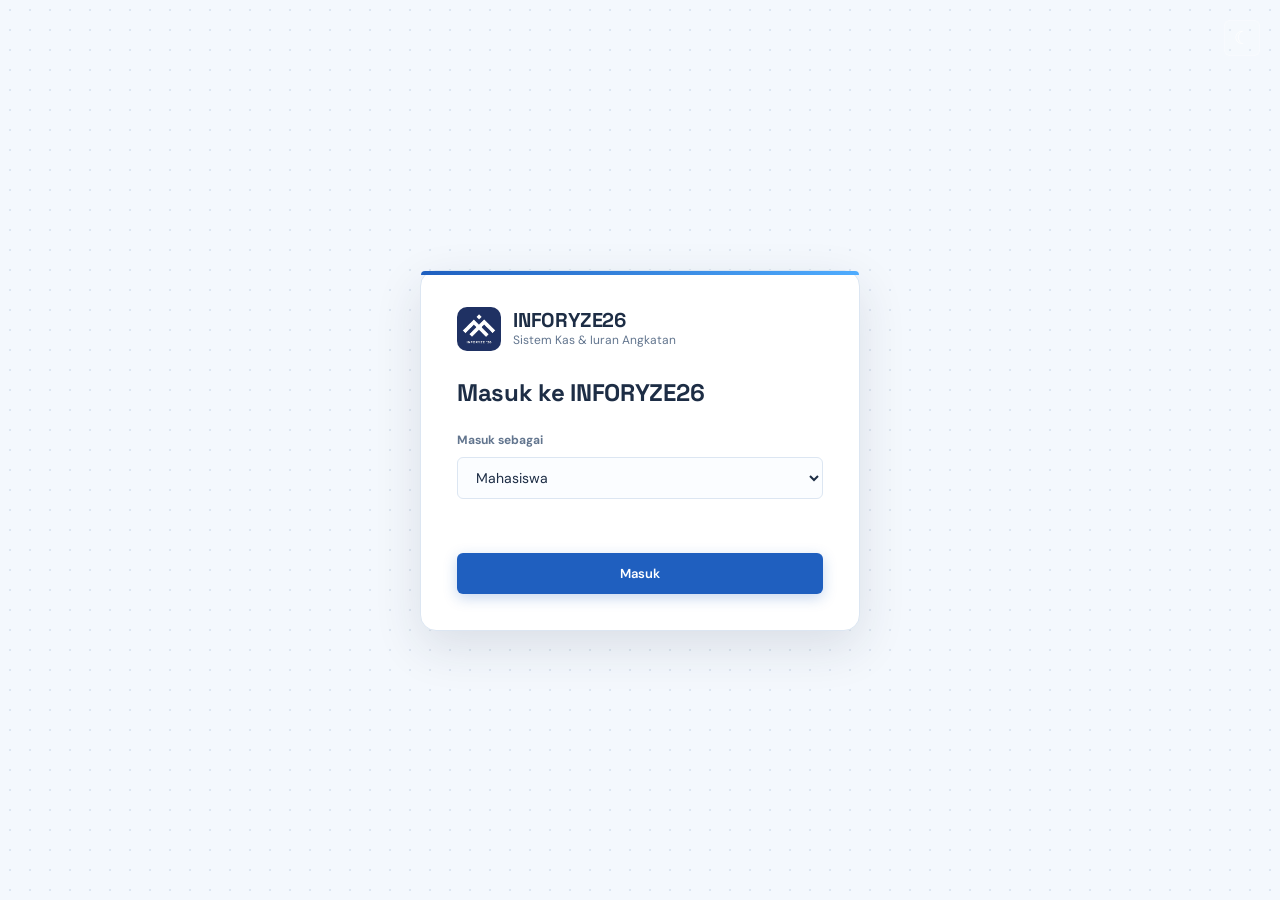
==== commit 020f570e: "commit" ====
--- a/login.html
+++ b/login.html
@@ -8,7 +8,7 @@
   <link rel="preconnect" href="https://fonts.googleapis.com">
   <link rel="preconnect" href="https://fonts.gstatic.com" crossorigin>
   <link href="https://fonts.googleapis.com/css2?family=DM+Sans:wght@400;500;600;700&family=Space+Grotesk:wght@500;600;700&display=swap" rel="stylesheet">
-  <link rel="stylesheet" href="/static/css/style.css">
+  <link rel="stylesheet" href="static/css/style.css">
   <script>
     try {
       document.documentElement.dataset.theme = localStorage.getItem("kaskita-theme") === "dark" ? "dark" : "light";
@@ -22,7 +22,7 @@
 
   <main class="login-card">
     <div class="login-brand">
-      <img src="/inforyze.jpg" alt="Logo INFORYZE">
+      <img src="inforyze.jpg" alt="Logo INFORYZE">
       <div>
         <div class="brand-name" style="color: var(--text-main);">INFORYZE26</div>
         <div class="brand-caption" style="color: var(--text-muted);">Sistem Kas & Iuran Angkatan</div>
@@ -30,7 +30,6 @@
     </div>
 
     <h1 class="login-title">Masuk ke INFORYZE26</h1>
-    <p class="login-copy">Mahasiswa dapat langsung masuk untuk bayar kas. Pengelola memerlukan kata sandi.</p>
 
     <form id="login-form">
       <div class="field-group">
@@ -54,6 +53,6 @@
     </form>
   </main>
 
-  <script src="/static/js/login.js"></script>
+  <script src="static/js/login.js"></script>
 </body>
 </html>
--- a/static/css/style.css
+++ b/static/css/style.css
@@ -619,50 +619,6 @@
   color: var(--text-main);
 }
 
-/* Cashflow distribution visual bar */
-.cashflow-bar-track {
-  display: flex;
-  width: 100%;
-  height: 24px;
-  border-radius: var(--radius-md);
-  overflow: hidden;
-  background: var(--border);
-  margin: 12px 0 16px;
-}
-
-.cashflow-bar-segment {
-  height: 100%;
-  transition: width 0.4s ease;
-}
-
-.cashflow-bar-segment.income {
-  background: var(--success);
-}
-
-.cashflow-bar-segment.expense {
-  background: var(--danger);
-}
-
-.cashflow-legend {
-  display: flex;
-  gap: 20px;
-  font-size: 12px;
-  font-weight: 600;
-  color: var(--text-muted);
-}
-
-.legend-item {
-  display: flex;
-  align-items: center;
-  gap: 6px;
-}
-
-.legend-dot {
-  width: 10px;
-  height: 10px;
-  border-radius: 50%;
-}
-
 /* ============================================================
    TOOLBAR & FILTER CONTROLS
    ============================================================ */
@@ -1242,7 +1198,7 @@
 
 .login-title {
   font-size: 24px;
-  margin-bottom: 8px;
+  margin-bottom: 20px;
 }
 
 .login-copy {
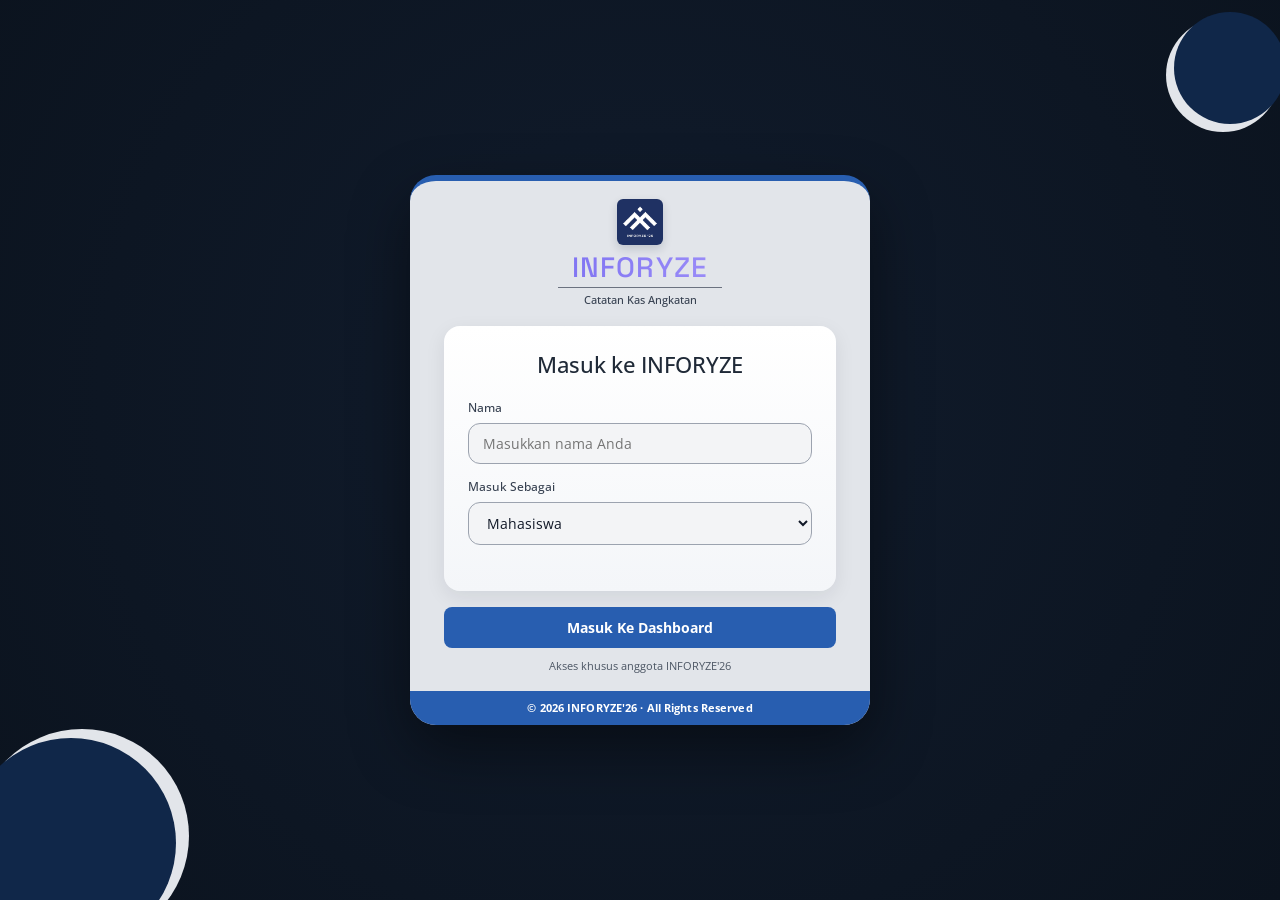
==== commit 5a1c89fa: "COMMIT" ====
--- a/login.html
+++ b/login.html
@@ -7,7 +7,7 @@
   <title>Masuk - INFORYZE26</title>
   <link rel="preconnect" href="https://fonts.googleapis.com">
   <link rel="preconnect" href="https://fonts.gstatic.com" crossorigin>
-  <link href="https://fonts.googleapis.com/css2?family=DM+Sans:wght@400;500;600;700&family=Space+Grotesk:wght@500;600;700&display=swap" rel="stylesheet">
+  <link href="https://fonts.googleapis.com/css2?family=Open+Sans:wght@400;500;600;700&family=Space+Grotesk:wght@500;600;700&display=swap" rel="stylesheet">
   <link rel="stylesheet" href="static/css/style.css">
   <script>
     try {
@@ -16,41 +16,52 @@
   </script>
 </head>
 <body class="login-body">
-  <div style="position: absolute; top: 20px; right: 20px;">
-    <button class="theme-toggle" type="button" data-theme-toggle aria-label="Ganti mode tema">☾</button>
-  </div>
+  <div class="login-orb login-orb-tr" aria-hidden="true"></div>
+  <div class="login-orb login-orb-bl" aria-hidden="true"></div>
 
   <main class="login-card">
-    <div class="login-brand">
-      <img src="inforyze.jpg" alt="Logo INFORYZE">
-      <div>
-        <div class="brand-name" style="color: var(--text-main);">INFORYZE26</div>
-        <div class="brand-caption" style="color: var(--text-muted);">Sistem Kas & Iuran Angkatan</div>
+    <div class="login-card-content">
+      <div class="login-brand-hero">
+        <img src="inforyze.jpg" alt="Logo INFORYZE">
+        <div class="login-hero-name">INFORYZE</div>
+        <div class="login-hero-caption">Catatan Kas Angkatan</div>
       </div>
+
+      <form id="login-form">
+        <div class="login-inner-panel">
+          <h1 class="login-title">Masuk ke INFORYZE</h1>
+
+          <div class="field-group">
+            <label class="field-label" for="login-name">Nama</label>
+            <input class="input-text login-input" id="login-name" type="text" autocomplete="name" placeholder="Masukkan nama Anda">
+          </div>
+
+          <div class="field-group">
+            <label class="field-label" for="role">Masuk Sebagai</label>
+            <select class="input-text login-input" id="role" required>
+              <option value="mahasiswa">Mahasiswa</option>
+              <option value="pengelola">Pengelola / Pengurus</option>
+            </select>
+          </div>
+
+          <div class="field-group" id="password-field" hidden>
+            <label class="field-label" for="password">Password</label>
+            <input class="input-text login-input" id="password" type="password" autocomplete="current-password" placeholder="Masukkan kata sandi pengelola">
+          </div>
+
+          <p class="login-error" id="error-message" role="alert" aria-live="polite"></p>
+        </div>
+
+        <button class="button login-submit-btn" id="submit-btn" type="submit">
+          Masuk Ke Dashboard
+        </button>
+        <p class="login-access-note">Akses khusus anggota INFORYZE'26</p>
+      </form>
     </div>
 
-    <h1 class="login-title">Masuk ke INFORYZE26</h1>
-
-    <form id="login-form">
-      <div class="field-group">
-        <label class="field-label" for="role">Masuk sebagai</label>
-        <select class="input-text" id="role" required>
-          <option value="mahasiswa">Mahasiswa</option>
-          <option value="pengelola">Pengelola / Pengurus</option>
-        </select>
-      </div>
-
-      <div class="field-group" id="password-field" hidden>
-        <label class="field-label" for="password">Password Pengelola</label>
-        <input class="input-text" id="password" type="password" autocomplete="current-password" placeholder="Masukkan kata sandi pengelola">
-      </div>
-
-      <p class="login-error" id="error-message" role="alert" aria-live="polite"></p>
-
-      <button class="button button-primary" id="submit-btn" type="submit" style="width: 100%; padding: 12px;">
-        Masuk
-      </button>
-    </form>
+    <footer class="login-card-footer">
+      &copy; 2026 INFORYZE'26 &middot; All Rights Reserved
+    </footer>
   </main>
 
   <script src="static/js/login.js"></script>
--- a/static/css/style.css
+++ b/static/css/style.css
@@ -1,33 +1,33 @@
 /* INFORYZE26 - Modern Treasury & Cash Management System */
 :root {
   color-scheme: light;
-  --font-body: "DM Sans", -apple-system, BlinkMacSystemFont, "Segoe UI", Roboto, sans-serif;
-  --font-display: "Space Grotesk", sans-serif;
-
-  /* Color Palette - Light */
-  --bg-page: #f4f8fd;
-  --bg-surface: #ffffff;
-  --bg-surface-elevated: #ffffff;
-  --bg-surface-subtle: #f8fbff;
-  --bg-input: #fbfdff;
-  --bg-hover: #edf4fe;
-
-  --border: #dce6f2;
-  --border-focus: #4b8de8;
-
-  --text-main: #1d2d45;
-  --text-muted: #62758e;
-  --text-subtle: #899ab0;
+  --font-body: "Open Sans", -apple-system, BlinkMacSystemFont, "Segoe UI", Roboto, sans-serif;
+  --font-display: "Open Sans", "Space Grotesk", sans-serif;
+
+  /* Color Palette - Light (Mint & Royal Navy) */
+  --bg-page: #cde1da;
+  --bg-surface: #d7e7e1;
+  --bg-surface-elevated: #e2eeea;
+  --bg-surface-subtle: #c5dad2;
+  --bg-input: #ddebe6;
+  --bg-hover: #c0d6ce;
+
+  --border: #8ea29b;
+  --border-focus: #285eb0;
+
+  --text-main: #0f2e59;
+  --text-muted: #2c4a6e;
+  --text-subtle: #556e88;
   --text-inverted: #ffffff;
 
-  --primary: #1f5fbf;
-  --primary-hover: #174b96;
-  --primary-light: #e8f2ff;
-  --primary-border: #bfd8fa;
-
-  --success: #208343;
-  --success-bg: #e6f6ec;
-  --success-border: #bce6cd;
+  --primary: #285eb0;
+  --primary-hover: #1e4b91;
+  --primary-light: #dce9fa;
+  --primary-border: #9cbce8;
+
+  --success: #166534;
+  --success-bg: #a9e88b;
+  --success-border: #7fd15b;
 
   --warning: #ad6d14;
   --warning-bg: #fff6e5;
@@ -98,8 +98,6 @@
 body {
   margin: 0;
   background-color: var(--bg-page);
-  background-image: radial-gradient(var(--border) 0.8px, transparent 0.8px);
-  background-size: 20px 20px;
   color: var(--text-main);
   font-family: var(--font-body);
   font-size: 14px;
@@ -130,91 +128,136 @@
    TOPBAR & NAVIGATION
    ============================================================ */
 .topbar {
-  background: var(--primary);
+  background: #111c2b;
   color: #fff;
-  padding: 16px max(24px, calc((100vw - 1280px) / 2));
+  padding: 12px max(24px, calc((100vw - 1280px) / 2));
   position: sticky;
   top: 0;
   z-index: 100;
-  box-shadow: 0 4px 20px rgba(0, 0, 0, 0.1);
+  box-shadow: 0 4px 20px rgba(0, 0, 0, 0.18);
 }
 
 .topbar-inner {
-  display: flex;
-  align-items: center;
-  justify-content: space-between;
-  gap: 16px;
+  display: grid;
+  grid-template-columns: 1fr auto 1fr;
+  align-items: center;
+  gap: 14px;
   position: relative;
 }
 
-.brand {
-  display: flex;
-  align-items: center;
-  gap: 12px;
+.brand-center {
+  display: flex;
+  flex-direction: column;
+  align-items: center;
+  text-align: center;
   text-decoration: none;
   color: #fff;
+  gap: 2px;
 }
 
 .brand-mark {
-  width: 40px;
-  height: 40px;
-  border-radius: var(--radius-md);
+  width: 30px;
+  height: 30px;
+  border-radius: 6px;
   object-fit: cover;
-  box-shadow: 0 2px 8px rgba(0, 0, 0, 0.2);
+  box-shadow: 0 2px 8px rgba(0, 0, 0, 0.35);
+}
+
+.brand-text {
+  display: flex;
+  flex-direction: column;
+  align-items: center;
 }
 
 .brand-name {
   font-family: var(--font-display);
-  font-weight: 700;
-  font-size: 20px;
-  letter-spacing: -0.2px;
+  font-weight: 500;
+  font-size: 18px;
+  letter-spacing: 0.06em;
   line-height: 1.1;
+  color: #cbd5e1;
+  padding: 0 8px 2px;
+  border-bottom: 1px solid rgba(203, 213, 225, 0.55);
 }
 
 .brand-caption {
-  font-size: 12px;
-  color: rgba(255, 255, 255, 0.75);
-}
-
-.top-nav {
-  display: flex;
-  align-items: center;
-  gap: 6px;
-  margin-left: auto;
-  margin-right: 18px;
+  font-size: 9px;
+  color: rgba(203, 213, 225, 0.78);
+  margin-top: 2px;
+}
+
+.top-nav-left {
+  display: flex;
+  align-items: center;
+  gap: 10px;
+  flex-wrap: wrap;
 }
 
 .nav-button {
-  padding: 8px 14px;
-  border-radius: var(--radius-sm);
-  background: transparent;
-  color: rgba(255, 255, 255, 0.8);
-  font-weight: 600;
-  font-size: 13px;
+  padding: 8px 20px;
+  border-radius: var(--radius-full);
+  background: #285eb0;
+  color: #ffffff;
+  font-weight: 700;
+  font-size: 12px;
   transition: var(--transition);
+  white-space: nowrap;
 }
 
 .nav-button:hover {
-  background: rgba(255, 255, 255, 0.15);
+  background: #1f4e96;
+  transform: translateY(-1px);
+}
+
+.nav-button.active {
+  background: #3571cc;
+  box-shadow: 0 0 0 2px rgba(255, 255, 255, 0.5);
+}
+
+.top-actions {
+  display: flex;
+  align-items: center;
+  justify-content: flex-end;
+  gap: 10px;
+}
+
+.mobile-menu-btn {
+  display: none;
+  width: 38px;
+  height: 38px;
+  border-radius: 10px;
+  background: #285eb0;
   color: #fff;
-}
-
-.nav-button.active {
-  background: rgba(255, 255, 255, 0.25);
-  color: #fff;
-  box-shadow: inset 0 1px 0 rgba(255, 255, 255, 0.3);
-}
-
-.top-actions {
-  display: flex;
-  align-items: center;
-  gap: 10px;
+  font-size: 18px;
+  align-items: center;
+  justify-content: center;
+}
+
+.context-bar {
+  background: rgba(17, 28, 43, 0.08);
+  border-bottom: 1px solid var(--border);
+  padding: 10px max(24px, calc((100vw - 1280px) / 2));
+}
+
+.context-bar-inner {
+  display: flex;
+  align-items: center;
+  justify-content: space-between;
+  gap: 12px;
+  flex-wrap: wrap;
+}
+
+.context-controls {
+  display: flex;
+  align-items: center;
+  gap: 14px;
+  flex-wrap: wrap;
 }
 
 .role-badge {
-  padding: 4px 10px;
+  padding: 5px 12px;
   border-radius: var(--radius-full);
-  background: rgba(255, 255, 255, 0.18);
+  background: var(--primary);
   color: #fff;
   font-size: 11px;
   font-weight: 700;
@@ -224,15 +267,15 @@
 
 .select-wrap {
   display: flex;
-  flex-direction: column;
-  gap: 3px;
+  align-items: center;
+  gap: 8px;
 }
 
 .select-wrap label {
-  font-size: 10px;
+  font-size: 11px;
   font-weight: 700;
   text-transform: uppercase;
-  color: rgba(255, 255, 255, 0.75);
+  color: var(--text-muted);
   letter-spacing: 0.3px;
 }
 
@@ -240,9 +283,9 @@
   min-width: 135px;
   padding: 6px 10px;
   border-radius: var(--radius-sm);
-  border: 1px solid rgba(255, 255, 255, 0.3);
-  background: rgba(0, 0, 0, 0.2);
-  color: #fff;
+  border: 1.5px solid var(--border);
+  background: var(--bg-surface-elevated);
+  color: var(--text-main);
   outline: none;
   font-weight: 600;
   font-size: 13px;
@@ -1152,6 +1195,592 @@
 }
 
 /* ============================================================
+   STUDENT DASHBOARD, PEMBAYARAN, RIWAYAT, PROFIL & MENU
+   ============================================================ */
+.sage-card {
+  background: var(--bg-surface);
+  border: 1.5px solid var(--border);
+  border-radius: 16px;
+  padding: 20px;
+  box-shadow: 0 2px 10px rgba(15, 46, 89, 0.04);
+}
+
+.sage-input,
+.sage-select {
+  width: 100%;
+  background: var(--bg-input);
+  border: 1.5px solid var(--border);
+  border-radius: 12px;
+  padding: 10px 14px;
+  color: var(--text-main);
+  font-weight: 600;
+  outline: none;
+}
+
+.sage-input:focus,
+.sage-select:focus {
+  border-color: var(--primary);
+  background: var(--bg-surface-elevated);
+}
+
+.royal-btn {
+  background: #285eb0;
+  color: #ffffff;
+  border-radius: 12px;
+  padding: 12px 20px;
+  font-weight: 700;
+  font-size: 15px;
+  border: none;
+  transition: var(--transition);
+}
+
+.royal-btn:hover:not(:disabled) {
+  background: #1e4b91;
+  transform: translateY(-1px);
+}
+
+.menu-drawer-card {
+  max-width: 720px;
+  margin: 12px auto;
+  border: 1.5px solid var(--border);
+  border-radius: 14px;
+  padding: 20px;
+  background: var(--bg-surface);
+  display: flex;
+  flex-direction: column;
+  gap: 14px;
+}
+
+.menu-drawer-item {
+  width: 100%;
+  display: flex;
+  align-items: center;
+  justify-content: center;
+  gap: 12px;
+  padding: 14px 20px;
+  border-radius: 10px;
+  background: #285eb0;
+  color: #fff;
+  font-size: 16px;
+  font-weight: 600;
+  transition: var(--transition);
+}
+
+.menu-drawer-item:hover {
+  background: #1e4b91;
+}
+
+.sd-header {
+  margin-bottom: 18px;
+}
+
+.sd-header h1 {
+  font-family: var(--font-display);
+  font-size: 28px;
+  font-weight: 700;
+  color: var(--text-main);
+  line-height: 1.15;
+}
+
+.sd-greeting {
+  font-size: 16px;
+  font-weight: 700;
+  color: var(--text-main);
+  margin-top: 2px;
+}
+
+.sd-sub {
+  font-size: 13px;
+  color: var(--text-muted);
+  margin-top: 2px;
+}
+
+.sd-metrics-4 {
+  display: grid;
+  grid-template-columns: repeat(4, minmax(0, 1fr));
+  gap: 16px;
+  margin-bottom: 18px;
+}
+
+.sd-kpi {
+  padding: 16px 18px;
+  display: flex;
+  flex-direction: column;
+  gap: 4px;
+}
+
+.sd-kpi-label {
+  font-size: 12px;
+  font-weight: 600;
+  color: var(--text-muted);
+  text-align: center;
+}
+
+.sd-kpi-value {
+  font-family: var(--font-display);
+  font-size: 24px;
+  font-weight: 700;
+  color: var(--text-main);
+  margin-top: 4px;
+}
+
+.sd-kpi-note {
+  font-size: 12px;
+  color: var(--text-muted);
+}
+
+.sd-progress-track {
+  margin-top: 8px;
+  height: 6px;
+  border-radius: 999px;
+  background: rgba(15, 46, 89, 0.14);
+  overflow: hidden;
+}
+
+.sd-progress-fill {
+  height: 100%;
+  background: #285eb0;
+  border-radius: 999px;
+  transition: width 0.35s ease;
+}
+
+.sd-middle-grid {
+  display: grid;
+  grid-template-columns: 1.15fr 1fr 0.95fr;
+  gap: 16px;
+  margin-bottom: 18px;
+}
+
+.sd-card-title {
+  font-size: 15px;
+  font-weight: 700;
+  color: var(--text-main);
+}
+
+.sd-card-title.center {
+  text-align: center;
+  margin-bottom: 14px;
+}
+
+.sd-donut-wrap {
+  display: flex;
+  justify-content: center;
+  align-items: center;
+  margin: 14px 0;
+}
+
+.sd-legend {
+  display: flex;
+  flex-direction: column;
+  gap: 10px;
+  margin-top: 8px;
+}
+
+.sd-legend-row {
+  display: grid;
+  grid-template-columns: auto 1fr auto auto;
+  align-items: center;
+  gap: 10px;
+  font-size: 12px;
+  color: var(--text-muted);
+}
+
+.sd-dot {
+  width: 9px;
+  height: 9px;
+  border-radius: 50%;
+}
+
+.sd-bill-card {
+  display: flex;
+  flex-direction: column;
+}
+
+.sd-bill-rows {
+  display: flex;
+  flex-direction: column;
+  gap: 14px;
+  margin-bottom: 18px;
+}
+
+.sd-bill-row {
+  display: flex;
+  justify-content: space-between;
+  align-items: center;
+  font-size: 13px;
+  color: var(--text-muted);
+}
+
+.sd-bill-row strong {
+  color: var(--text-main);
+  font-size: 14px;
+}
+
+.sd-qr-mini {
+  color: #111827;
+}
+
+html[data-theme="dark"] .sd-qr-mini {
+  color: #e2e8f0;
+}
+
+.sd-recent-list {
+  display: flex;
+  flex-direction: column;
+  gap: 8px;
+  max-height: 260px;
+  overflow-y: auto;
+}
+
+.sd-tx-row {
+  display: flex;
+  align-items: center;
+  justify-content: space-between;
+  gap: 10px;
+  padding: 8px 0;
+  border-bottom: 1px solid rgba(142, 162, 155, 0.45);
+}
+
+.sd-tx-row:last-child {
+  border-bottom: 0;
+}
+
+.sd-tx-title {
+  font-size: 12px;
+  font-weight: 700;
+  color: var(--text-main);
+}
+
+.sd-tx-date {
+  font-size: 10px;
+  color: var(--text-muted);
+}
+
+.sd-tx-right {
+  display: flex;
+  align-items: center;
+  gap: 8px;
+}
+
+.sd-tx-amount {
+  font-size: 13px;
+  font-weight: 700;
+  color: var(--text-main);
+}
+
+.badge-berhasil {
+  display: inline-block;
+  padding: 3px 10px;
+  border-radius: 999px;
+  background: #a9e88b;
+  color: #14532d;
+  font-size: 10px;
+  font-weight: 700;
+}
+
+.sd-bottom-grid {
+  display: grid;
+  grid-template-columns: 2.15fr 0.95fr;
+  gap: 16px;
+  align-items: stretch;
+}
+
+.sd-chart-head {
+  display: flex;
+  align-items: center;
+  justify-content: space-between;
+  gap: 12px;
+  margin-bottom: 14px;
+}
+
+.sd-chart-head .sage-select {
+  width: auto;
+  min-width: 165px;
+  padding: 6px 12px;
+  font-size: 13px;
+}
+
+.sd-bar-chart {
+  display: grid;
+  grid-template-columns: repeat(auto-fit, minmax(46px, 1fr));
+  align-items: end;
+  gap: 12px;
+  min-height: 170px;
+  padding-top: 12px;
+}
+
+.sd-bar-col {
+  display: flex;
+  flex-direction: column;
+  align-items: center;
+  gap: 6px;
+}
+
+.sd-bar-val {
+  font-size: 10px;
+  font-weight: 700;
+  color: var(--text-muted);
+}
+
+.sd-bar-track {
+  width: 100%;
+  max-width: 34px;
+  height: 115px;
+  border-radius: 8px;
+  background: rgba(15, 46, 89, 0.08);
+  display: flex;
+  align-items: flex-end;
+  overflow: hidden;
+}
+
+.sd-bar-fill {
+  width: 100%;
+  background: linear-gradient(180deg, #3571cc 0%, #285eb0 100%);
+  border-radius: 8px 8px 0 0;
+  transition: height 0.3s ease;
+}
+
+.sd-bar-label {
+  font-size: 11px;
+  font-weight: 600;
+  color: var(--text-muted);
+}
+
+.sd-side-col {
+  display: flex;
+  flex-direction: column;
+  justify-content: space-between;
+  gap: 12px;
+}
+
+.sd-note-copy {
+  font-size: 12px;
+  color: var(--text-muted);
+  margin-top: 8px;
+  line-height: 1.5;
+}
+
+.sd-signature {
+  font-family: "Caveat", cursive;
+  font-size: 32px;
+  color: #ffffff;
+  text-align: center;
+  transform: rotate(-8deg);
+  text-shadow: 0 2px 8px rgba(15, 46, 89, 0.25);
+  padding: 8px 0;
+}
+
+.topup-identity-grid {
+  display: grid;
+  grid-template-columns: 1.6fr 0.8fr;
+  gap: 14px;
+  position: relative;
+}
+
+.topup-identity-grid .field-group {
+  position: relative;
+}
+
+.topup-method-copy {
+  font-size: 13px;
+  color: var(--text-muted);
+  margin-bottom: 18px;
+}
+
+.qris-preview-box {
+  margin-top: 14px;
+  display: flex;
+  justify-content: center;
+}
+
+.qris-preview-box img {
+  width: 180px;
+  max-width: 100%;
+  border-radius: 10px;
+  border: 1px solid var(--border);
+  background: #fff;
+}
+
+.hist-top-grid {
+  display: grid;
+  grid-template-columns: 1fr 1fr 0.9fr;
+  gap: 16px;
+  margin-bottom: 18px;
+  align-items: stretch;
+}
+
+.hist-kpi {
+  display: flex;
+  flex-direction: column;
+  justify-content: space-between;
+}
+
+.hist-kpi .sd-kpi-label {
+  text-align: left;
+  font-size: 14px;
+  font-weight: 700;
+  color: var(--text-main);
+}
+
+.hist-kpi-value {
+  font-family: var(--font-display);
+  font-size: 40px;
+  font-weight: 500;
+  color: #111827;
+  margin-top: 10px;
+}
+
+html[data-theme="dark"] .hist-kpi-value {
+  color: var(--text-main);
+}
+
+.hist-filter-col {
+  display: flex;
+  flex-direction: column;
+  justify-content: center;
+}
+
+.hist-tx-list {
+  display: flex;
+  flex-direction: column;
+  gap: 4px;
+}
+
+.hist-tx-item {
+  display: flex;
+  align-items: center;
+  justify-content: space-between;
+  gap: 12px;
+  padding: 12px 0;
+  border-bottom: 1px solid rgba(142, 162, 155, 0.55);
+}
+
+.hist-tx-item:last-child {
+  border-bottom: 0;
+}
+
+.hist-tx-right {
+  display: flex;
+  flex-direction: column;
+  align-items: flex-end;
+  gap: 4px;
+}
+
+.prof-header-row {
+  display: grid;
+  grid-template-columns: 1fr auto 1fr;
+  align-items: center;
+  margin-bottom: 14px;
+}
+
+.prof-header-row h1 {
+  font-family: var(--font-display);
+  font-size: 28px;
+  font-weight: 700;
+  color: var(--text-main);
+}
+
+.prof-avatar-icon {
+  color: #0b131e;
+  display: flex;
+  justify-content: center;
+}
+
+html[data-theme="dark"] .prof-avatar-icon {
+  color: #e2e8f0;
+}
+
+.prof-banner-card {
+  text-align: center;
+  padding: 24px;
+  margin-bottom: 20px;
+}
+
+.prof-banner-name {
+  font-size: 26px;
+  font-weight: 700;
+  color: #0b131e;
+}
+
+.prof-banner-role {
+  font-size: 14px;
+  color: var(--text-muted);
+  margin-top: 4px;
+}
+
+.prof-details-card {
+  max-width: 720px;
+  margin: 0 auto;
+  padding: 12px 28px;
+}
+
+.prof-row {
+  display: grid;
+  grid-template-columns: 200px 1fr;
+  align-items: center;
+  padding: 16px 0;
+  border-bottom: 1px solid rgba(142, 162, 155, 0.6);
+}
+
+.prof-row:last-child {
+  border-bottom: 0;
+}
+
+.prof-label {
+  font-size: 18px;
+  font-weight: 700;
+  color: var(--text-main);
+}
+
+.prof-val {
+  font-size: 18px;
+  color: #111827;
+  text-align: center;
+}
+
+html[data-theme="dark"] .prof-banner-name,
+html[data-theme="dark"] .prof-val {
+  color: var(--text-main);
+}
+
+@media (max-width: 960px) {
+  .sd-metrics-4 {
+    grid-template-columns: repeat(2, minmax(0, 1fr));
+  }
+  .sd-middle-grid,
+  .sd-bottom-grid,
+  .hist-top-grid {
+    grid-template-columns: 1fr;
+  }
+}
+
+@media (max-width: 768px) {
+  .topbar-inner {
+    grid-template-columns: auto 1fr auto;
+  }
+  .top-nav-left,
+  .top-actions .nav-button {
+    display: none !important;
+  }
+  .mobile-menu-btn {
+    display: inline-flex;
+  }
+  .topup-identity-grid {
+    grid-template-columns: 1fr;
+  }
+  .prof-header-row {
+    grid-template-columns: 1fr auto;
+  }
+  .prof-row {
+    grid-template-columns: 1fr;
+    gap: 4px;
+  }
+  .prof-val {
+    text-align: left;
+  }
+}
+
+/* ============================================================
    LOGIN PAGE SPECIFIC STYLES
    ============================================================ */
 .login-body {
@@ -1159,60 +1788,194 @@
   display: grid;
   place-items: center;
   padding: 24px;
+  background: radial-gradient(circle at 50% 45%, #111c2d 0%, #0b131e 100%);
+  position: relative;
+  overflow: hidden;
+}
+
+.login-orb {
+  position: fixed;
+  border-radius: 50%;
+  background: #102749;
+  pointer-events: none;
+  z-index: 0;
+}
+
+.login-orb-tr {
+  top: 12px;
+  right: -6px;
+  width: 112px;
+  height: 112px;
+  box-shadow: -7px 7px 0 1px #e2e5ea;
+}
+
+.login-orb-bl {
+  bottom: -48px;
+  left: -34px;
+  width: 210px;
+  height: 210px;
+  box-shadow: 11px -7px 0 2px #e2e5ea;
 }
 
 .login-card {
-  width: min(440px, 100%);
-  background: var(--bg-surface);
-  border: 1px solid var(--border);
-  border-radius: var(--radius-lg);
-  padding: 36px;
-  box-shadow: var(--shadow-lg);
+  width: min(460px, 100%);
+  background: #e2e5ea;
+  border-radius: 26px;
+  box-shadow: 0 24px 60px rgba(0, 0, 0, 0.45);
   position: relative;
-}
-
-.login-card::before {
-  content: "";
-  position: absolute;
-  top: 0;
-  left: 0;
-  right: 0;
-  height: 4px;
-  background: linear-gradient(90deg, var(--primary) 0%, #4facfe 100%);
-  border-radius: var(--radius-lg) var(--radius-lg) 0 0;
-}
-
-.login-brand {
-  display: flex;
-  align-items: center;
-  gap: 12px;
-  margin-bottom: 24px;
-}
-
-.login-brand img {
-  width: 44px;
-  height: 44px;
-  border-radius: var(--radius-md);
+  z-index: 1;
+  overflow: hidden;
+  border-top: 6px solid #285eb0;
+}
+
+.login-card-content {
+  padding: 18px 34px 16px;
+}
+
+.login-brand-hero {
+  display: flex;
+  flex-direction: column;
+  align-items: center;
+  text-align: center;
+  margin-bottom: 18px;
+}
+
+.login-brand-hero img {
+  width: 46px;
+  height: 46px;
+  border-radius: 6px;
   object-fit: cover;
+  margin-bottom: 6px;
+  box-shadow: 0 4px 10px rgba(15, 23, 42, 0.16);
+}
+
+.login-hero-name {
+  font-family: "Space Grotesk", "Open Sans", sans-serif;
+  font-size: 28px;
+  font-weight: 500;
+  letter-spacing: 0.04em;
+  line-height: 1.15;
+  background: linear-gradient(90deg, #7f73f2 0%, #9b8df8 100%);
+  -webkit-background-clip: text;
+  background-clip: text;
+  color: transparent;
+  padding: 0 14px 4px;
+  border-bottom: 1.5px solid #6b7280;
+}
+
+.login-hero-caption {
+  margin-top: 4px;
+  font-size: 11px;
+  font-weight: 500;
+  color: #374151;
+}
+
+.login-inner-panel {
+  background: linear-gradient(180deg, #ffffff 0%, #f4f6f9 100%);
+  border-radius: 16px;
+  padding: 22px 24px 14px;
+  box-shadow: 0 6px 20px rgba(15, 23, 42, 0.08);
+  margin-bottom: 16px;
 }
 
 .login-title {
-  font-size: 24px;
-  margin-bottom: 20px;
-}
-
-.login-copy {
-  color: var(--text-muted);
-  font-size: 13px;
-  margin-bottom: 24px;
+  font-size: 22px;
+  font-weight: 500;
+  color: #1f2937;
+  text-align: center;
+  margin-bottom: 18px;
+}
+
+.login-inner-panel .field-label {
+  color: #374151;
+  font-size: 12px;
+  font-weight: 500;
+  margin-bottom: 6px;
+}
+
+.login-inner-panel .field-group {
+  margin-bottom: 14px;
+}
+
+.login-input {
+  background: #f3f4f6;
+  color: #111827;
+  border: 1.5px solid #9ca3af;
+  border-radius: 12px;
+  padding: 10px 14px;
+  font-size: 14px;
+  transition: border-color 0.15s ease, box-shadow 0.15s ease, background 0.15s ease;
+}
+
+.login-input:focus {
+  background: #ffffff;
+  border-color: #285eb0;
+  box-shadow: 0 0 0 3px rgba(40, 94, 176, 0.16);
 }
 
 .login-error {
-  min-height: 20px;
-  color: var(--danger);
+  min-height: 18px;
+  color: #dc2626;
   font-size: 12px;
   font-weight: 600;
-  margin-bottom: 12px;
+  margin: 4px 0 0;
+  text-align: center;
+}
+
+.login-submit-btn {
+  width: 100%;
+  padding: 11px 18px;
+  border-radius: 8px;
+  background: #285eb0;
+  color: #ffffff;
+  font-size: 14px;
+  font-weight: 700;
+  border: none;
+  cursor: pointer;
+  transition: background 0.15s ease, transform 0.1s ease;
+}
+
+.login-submit-btn:hover:not(:disabled) {
+  background: #1f4e96;
+}
+
+.login-submit-btn:disabled {
+  opacity: 0.7;
+  cursor: wait;
+}
+
+.login-access-note {
+  margin-top: 10px;
+  text-align: center;
+  font-size: 11px;
+  color: #4b5563;
+}
+
+.login-card-footer {
+  background: #285eb0;
+  color: #ffffff;
+  text-align: center;
+  padding: 9px 16px;
+  font-size: 11px;
+  font-weight: 700;
+  letter-spacing: 0.01em;
+}
+
+@media (max-width: 520px) {
+  .login-card-content {
+    padding: 18px 20px 14px;
+  }
+  .login-inner-panel {
+    padding: 18px 16px 12px;
+  }
+  .login-orb-tr {
+    width: 82px;
+    height: 82px;
+  }
+  .login-orb-bl {
+    width: 150px;
+    height: 150px;
+  }
 }
 
 /* ============================================================
